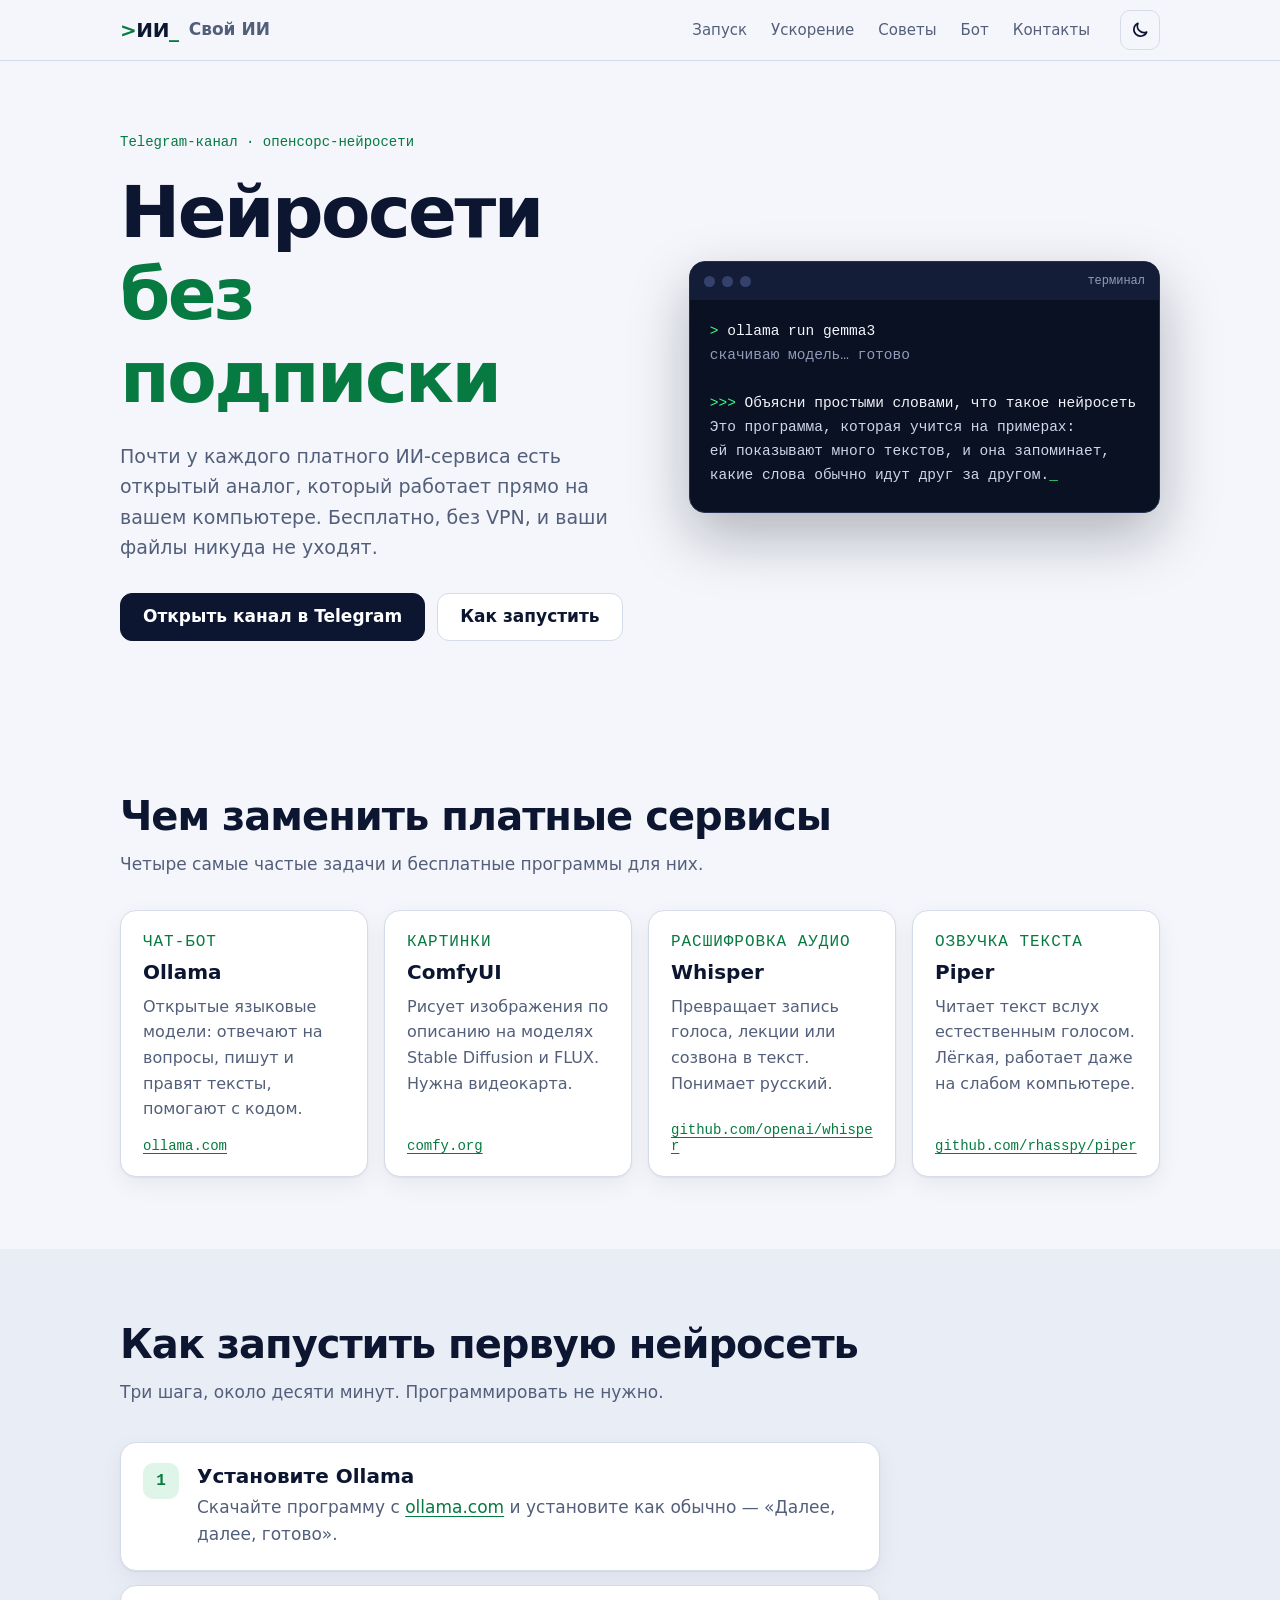
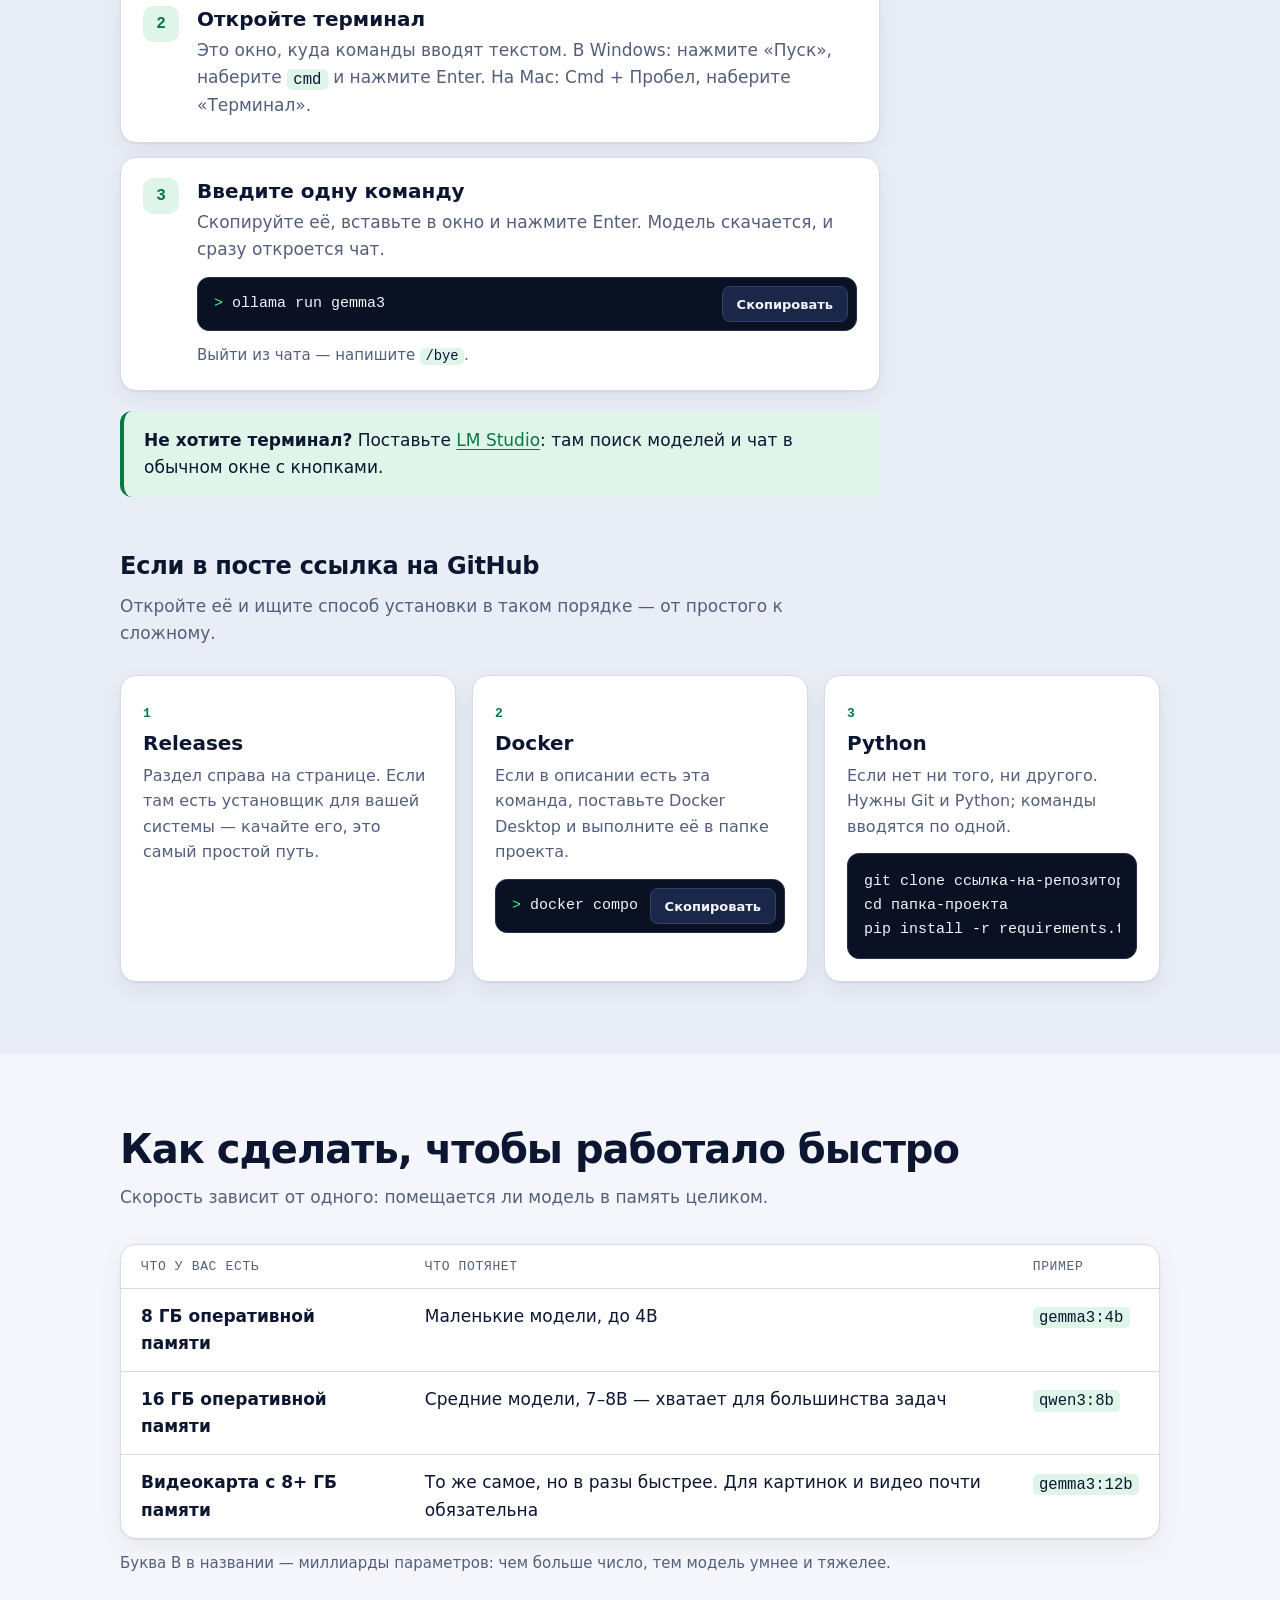
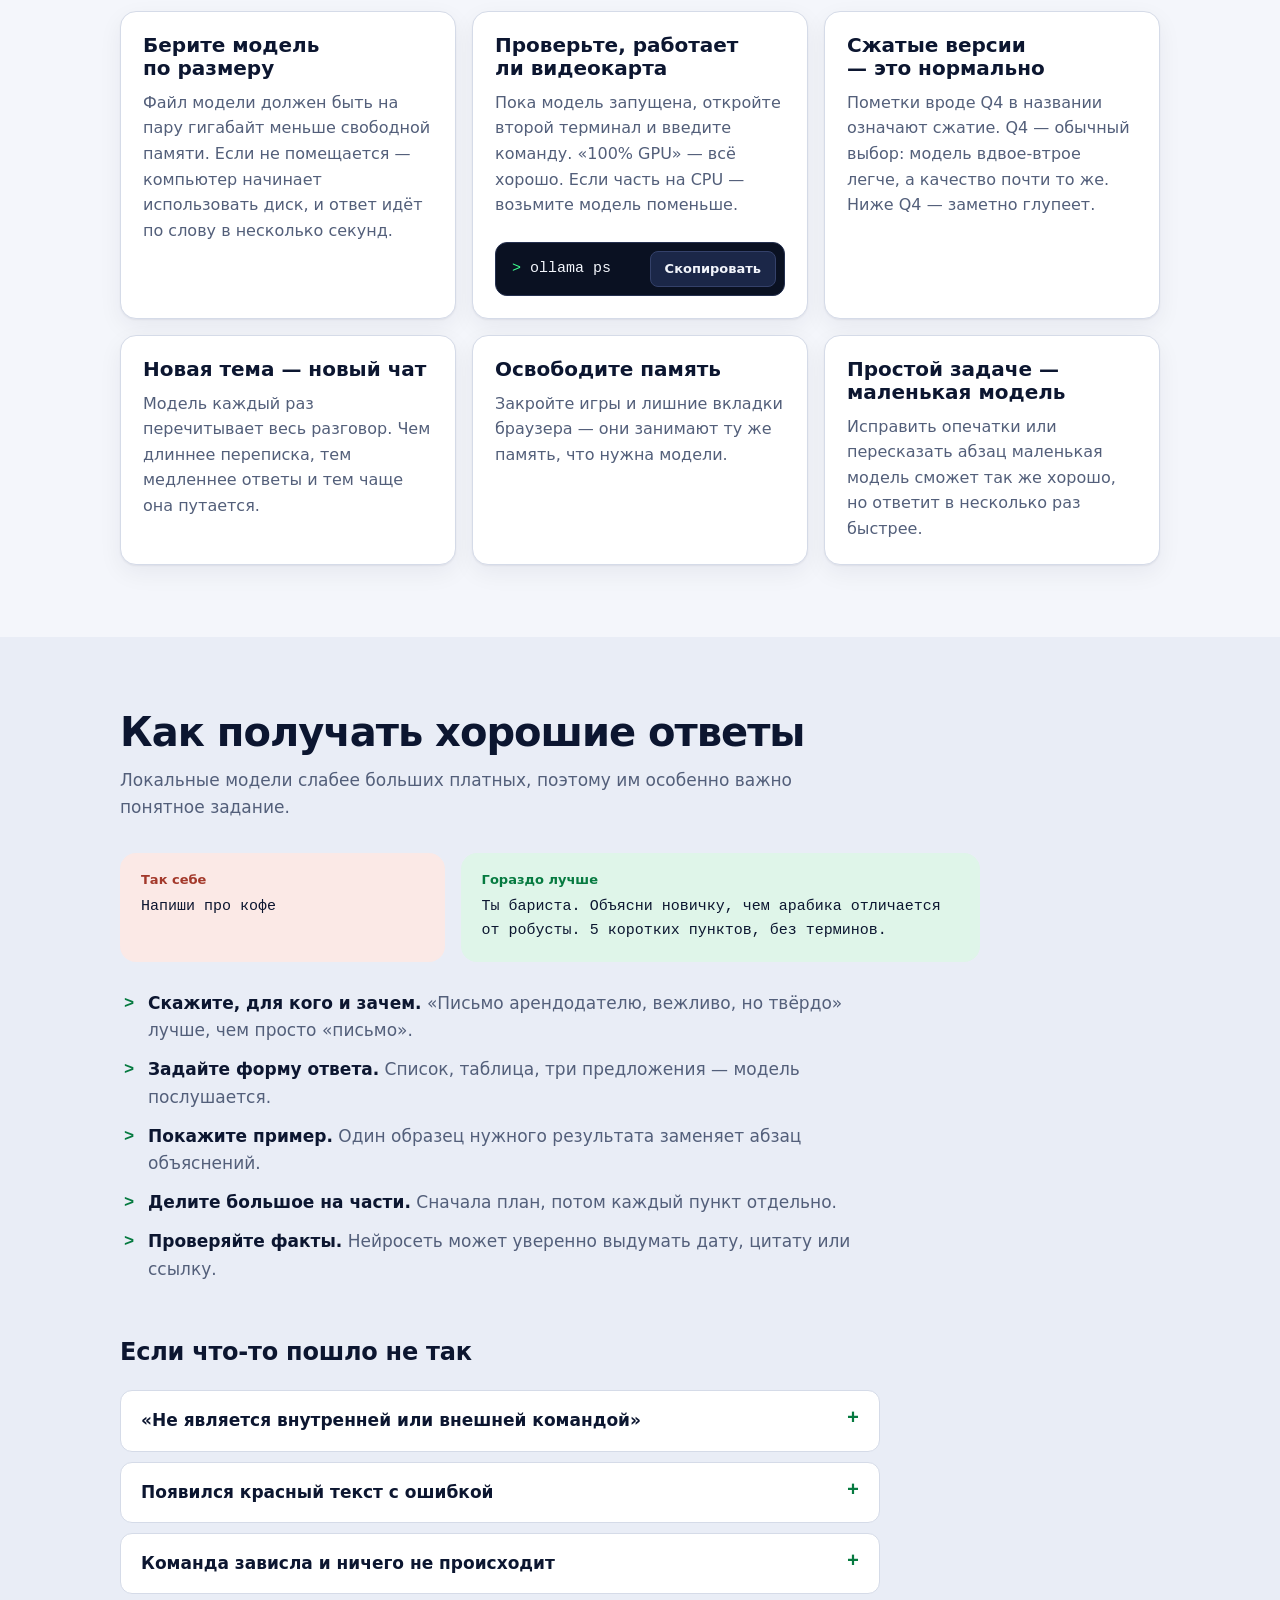
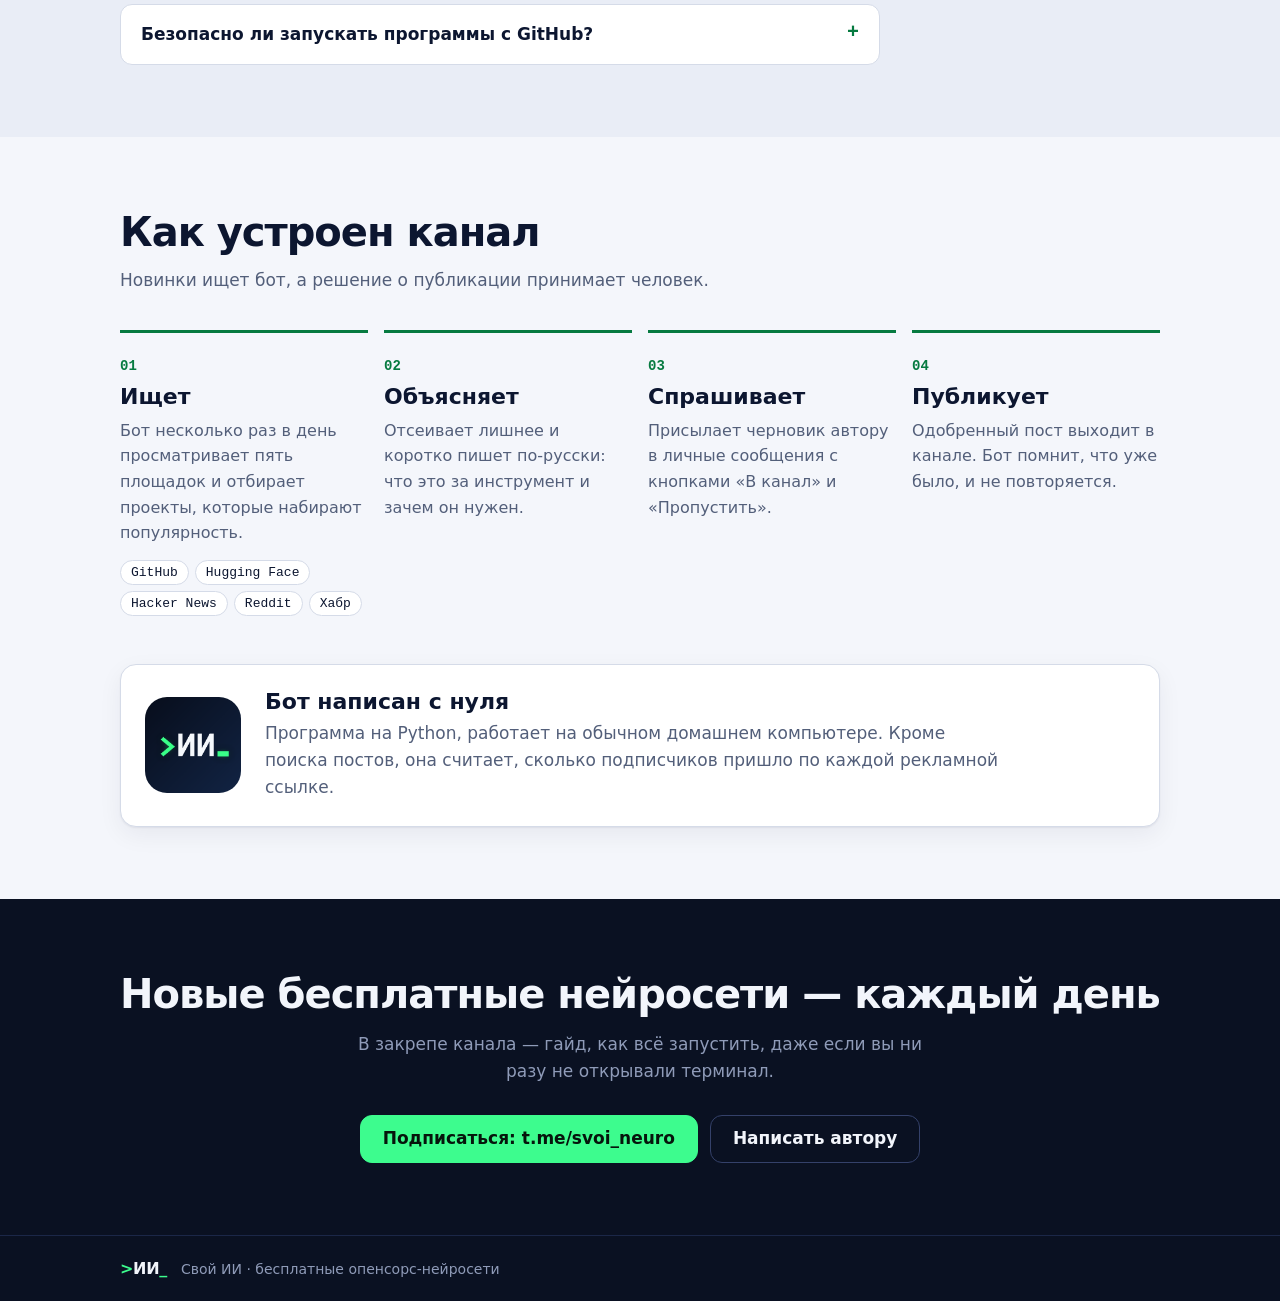
==== index.html @ 2ac341f7 "Сайт канала «Свой ИИ» Co-Authored-By: Claude Fable 5.2 <noreply@anthropic.com>" ====
<!DOCTYPE html>
<html lang="ru">
<head>
<meta charset="utf-8">
<meta name="viewport" content="width=device-width, initial-scale=1">
<title>Свой ИИ — нейросети без подписки</title>
<meta name="description" content="Канал «Свой ИИ»: бесплатные опенсорс-нейросети, которые работают на вашем компьютере. Как запустить, как ускорить и как ими пользоваться.">
<meta property="og:title" content="Свой ИИ — нейросети без подписки">
<meta property="og:description" content="Бесплатно · на вашем компьютере · без VPN">
<meta property="og:image" content="img/banner.png">
<link rel="icon" href="img/avatar.png">
<script>
  // Тема ставится до отрисовки страницы, чтобы не мигало
  try {
    var t = localStorage.getItem('theme');
    if (t === 'light' || t === 'dark') document.documentElement.setAttribute('data-theme', t);
  } catch (e) {}
</script>
<link rel="stylesheet" href="style.css">
</head>
<body>

<header class="top">
  <div class="wrap top-in">
    <a class="logo" href="#top" aria-label="Свой ИИ — в начало">
      <span class="logo-mark"><b>&gt;</b>ИИ<i>_</i></span>
      <span class="logo-name">Свой ИИ</span>
    </a>
    <nav class="nav" aria-label="Разделы">
      <a href="#start">Запуск</a>
      <a href="#speed">Ускорение</a>
      <a href="#use">Советы</a>
      <a href="#bot">Бот</a>
      <a href="#contact">Контакты</a>
    </nav>
    <button class="theme" id="theme" type="button" aria-label="Переключить светлую и тёмную тему" title="Светлая / тёмная тема">
      <svg class="i-moon" viewBox="0 0 24 24" width="20" height="20" aria-hidden="true"><path d="M20 14.5A8 8 0 0 1 9.5 4a8 8 0 1 0 10.5 10.5z" fill="none" stroke="currentColor" stroke-width="2" stroke-linejoin="round"/></svg>
      <svg class="i-sun" viewBox="0 0 24 24" width="20" height="20" aria-hidden="true"><circle cx="12" cy="12" r="4" fill="none" stroke="currentColor" stroke-width="2"/><path d="M12 2v3M12 19v3M2 12h3M19 12h3M4.9 4.9l2.1 2.1M17 17l2.1 2.1M4.9 19.1 7 17M17 7l2.1-2.1" stroke="currentColor" stroke-width="2" stroke-linecap="round"/></svg>
    </button>
  </div>
</header>

<main id="top">

  <!-- ===== Первый экран ===== -->
  <section class="hero">
    <div class="wrap hero-in">
      <div class="hero-text">
        <p class="kicker">Telegram-канал · опенсорс-нейросети</p>
        <h1>Нейросети <span class="accent">без подписки</span></h1>
        <p class="lead">Почти у каждого платного ИИ-сервиса есть открытый аналог, который работает прямо на вашем компьютере. Бесплатно, без VPN, и ваши файлы никуда не уходят.</p>
        <div class="actions">
          <a class="btn btn-main" href="https://t.me/svoi_neuro" target="_blank" rel="noopener">Открыть канал в Telegram</a>
          <a class="btn" href="#start">Как запустить</a>
        </div>
      </div>

      <div class="term" aria-label="Пример: запуск нейросети одной командой">
        <div class="term-bar"><span></span><span></span><span></span><em>терминал</em></div>
        <pre class="term-body"><span class="p">&gt;</span> ollama run gemma3
<span class="dim">скачиваю модель… готово</span>

<span class="p">&gt;&gt;&gt;</span> Объясни простыми словами, что такое нейросеть
<span class="out">Это программа, которая учится на примерах:
ей показывают много текстов, и она запоминает,
какие слова обычно идут друг за другом.</span><span class="cur">_</span></pre>
      </div>
    </div>
  </section>

  <!-- ===== Чем заменить платное ===== -->
  <section class="sec">
    <div class="wrap">
      <h2>Чем заменить платные сервисы</h2>
      <p class="sub">Четыре самые частые задачи и бесплатные программы для них.</p>
      <div class="swap">
        <article class="card">
          <p class="card-from">Чат-бот</p>
          <h3>Ollama</h3>
          <p>Открытые языковые модели: отвечают на вопросы, пишут и правят тексты, помогают с кодом.</p>
          <a href="https://ollama.com" target="_blank" rel="noopener">ollama.com</a>
        </article>
        <article class="card">
          <p class="card-from">Картинки</p>
          <h3>ComfyUI</h3>
          <p>Рисует изображения по описанию на моделях Stable Diffusion и FLUX. Нужна видеокарта.</p>
          <a href="https://www.comfy.org" target="_blank" rel="noopener">comfy.org</a>
        </article>
        <article class="card">
          <p class="card-from">Расшифровка аудио</p>
          <h3>Whisper</h3>
          <p>Превращает запись голоса, лекции или созвона в текст. Понимает русский.</p>
          <a href="https://github.com/openai/whisper" target="_blank" rel="noopener">github.com/openai/whisper</a>
        </article>
        <article class="card">
          <p class="card-from">Озвучка текста</p>
          <h3>Piper</h3>
          <p>Читает текст вслух естественным голосом. Лёгкая, работает даже на слабом компьютере.</p>
          <a href="https://github.com/rhasspy/piper" target="_blank" rel="noopener">github.com/rhasspy/piper</a>
        </article>
      </div>
    </div>
  </section>

  <!-- ===== Запуск ===== -->
  <section class="sec alt" id="start">
    <div class="wrap">
      <h2>Как запустить первую нейросеть</h2>
      <p class="sub">Три шага, около десяти минут. Программировать не нужно.</p>

      <ol class="steps">
        <li>
          <h3>Установите Ollama</h3>
          <p>Скачайте программу с <a href="https://ollama.com" target="_blank" rel="noopener">ollama.com</a> и установите как обычно — «Далее, далее, готово».</p>
        </li>
        <li>
          <h3>Откройте терминал</h3>
          <p>Это окно, куда команды вводят текстом. В Windows: нажмите «Пуск», наберите <code>cmd</code> и нажмите Enter. На Mac: Cmd + Пробел, наберите «Терминал».</p>
        </li>
        <li>
          <h3>Введите одну команду</h3>
          <p>Скопируйте её, вставьте в окно и нажмите Enter. Модель скачается, и сразу откроется чат.</p>
          <div class="cmd"><code>ollama run gemma3</code><button type="button" class="copy" data-copy="ollama run gemma3">Скопировать</button></div>
          <p class="note">Выйти из чата — напишите <code>/bye</code>.</p>
        </li>
      </ol>

      <div class="tip">
        <strong>Не хотите терминал?</strong> Поставьте <a href="https://lmstudio.ai" target="_blank" rel="noopener">LM Studio</a>: там поиск моделей и чат в обычном окне с кнопками.
      </div>

      <h3 class="h3-gap">Если в посте ссылка на GitHub</h3>
      <p class="sub">Откройте её и ищите способ установки в таком порядке — от простого к сложному.</p>
      <div class="ways">
        <div class="way">
          <span class="way-n">1</span>
          <h4>Releases</h4>
          <p>Раздел справа на странице. Если там есть установщик для вашей системы — качайте его, это самый простой путь.</p>
        </div>
        <div class="way">
          <span class="way-n">2</span>
          <h4>Docker</h4>
          <p>Если в описании есть эта команда, поставьте Docker Desktop и выполните её в папке проекта.</p>
          <div class="cmd"><code>docker compose up</code><button type="button" class="copy" data-copy="docker compose up">Скопировать</button></div>
        </div>
        <div class="way">
          <span class="way-n">3</span>
          <h4>Python</h4>
          <p>Если нет ни того, ни другого. Нужны Git и Python; команды вводятся по одной.</p>
          <div class="cmd cmd-multi"><code>git clone ссылка-на-репозиторий
cd папка-проекта
pip install -r requirements.txt</code></div>
        </div>
      </div>
    </div>
  </section>

  <!-- ===== Ускорение ===== -->
  <section class="sec" id="speed">
    <div class="wrap">
      <h2>Как сделать, чтобы работало быстро</h2>
      <p class="sub">Скорость зависит от одного: помещается ли модель в память целиком.</p>

      <div class="table-box">
        <table>
          <thead>
            <tr><th>Что у вас есть</th><th>Что потянет</th><th>Пример</th></tr>
          </thead>
          <tbody>
            <tr><td>8 ГБ оперативной памяти</td><td>Маленькие модели, до 4B</td><td><code>gemma3:4b</code></td></tr>
            <tr><td>16 ГБ оперативной памяти</td><td>Средние модели, 7–8B — хватает для большинства задач</td><td><code>qwen3:8b</code></td></tr>
            <tr><td>Видеокарта с 8+ ГБ памяти</td><td>То же самое, но в разы быстрее. Для картинок и видео почти обязательна</td><td><code>gemma3:12b</code></td></tr>
          </tbody>
        </table>
      </div>
      <p class="note">Буква B в названии — миллиарды параметров: чем больше число, тем модель умнее и тяжелее.</p>

      <div class="tips">
        <article class="card">
          <h3>Берите модель по размеру</h3>
          <p>Файл модели должен быть на пару гигабайт меньше свободной памяти. Если не помещается — компьютер начинает использовать диск, и ответ идёт по слову в несколько секунд.</p>
        </article>
        <article class="card">
          <h3>Проверьте, работает ли видеокарта</h3>
          <p>Пока модель запущена, откройте второй терминал и введите команду. «100% GPU» — всё хорошо. Если часть на CPU — возьмите модель поменьше.</p>
          <div class="cmd"><code>ollama ps</code><button type="button" class="copy" data-copy="ollama ps">Скопировать</button></div>
        </article>
        <article class="card">
          <h3>Сжатые версии — это нормально</h3>
          <p>Пометки вроде Q4 в названии означают сжатие. Q4 — обычный выбор: модель вдвое-втрое легче, а качество почти то же. Ниже Q4 — заметно глупеет.</p>
        </article>
        <article class="card">
          <h3>Новая тема — новый чат</h3>
          <p>Модель каждый раз перечитывает весь разговор. Чем длиннее переписка, тем медленнее ответы и тем чаще она путается.</p>
        </article>
        <article class="card">
          <h3>Освободите память</h3>
          <p>Закройте игры и лишние вкладки браузера — они занимают ту же память, что нужна модели.</p>
        </article>
        <article class="card">
          <h3>Простой задаче — маленькая модель</h3>
          <p>Исправить опечатки или пересказать абзац маленькая модель сможет так же хорошо, но ответит в несколько раз быстрее.</p>
        </article>
      </div>
    </div>
  </section>

  <!-- ===== Как пользоваться ===== -->
  <section class="sec alt" id="use">
    <div class="wrap">
      <h2>Как получать хорошие ответы</h2>
      <p class="sub">Локальные модели слабее больших платных, поэтому им особенно важно понятное задание.</p>

      <div class="compare">
        <div class="bubble bad">
          <p class="bubble-tag">Так себе</p>
          <p>Напиши про кофе</p>
        </div>
        <div class="bubble good">
          <p class="bubble-tag">Гораздо лучше</p>
          <p>Ты бариста. Объясни новичку, чем арабика отличается от робусты. 5 коротких пунктов, без терминов.</p>
        </div>
      </div>

      <ul class="rules">
        <li><strong>Скажите, для кого и зачем.</strong> «Письмо арендодателю, вежливо, но твёрдо» лучше, чем просто «письмо».</li>
        <li><strong>Задайте форму ответа.</strong> Список, таблица, три предложения — модель послушается.</li>
        <li><strong>Покажите пример.</strong> Один образец нужного результата заменяет абзац объяснений.</li>
        <li><strong>Делите большое на части.</strong> Сначала план, потом каждый пункт отдельно.</li>
        <li><strong>Проверяйте факты.</strong> Нейросеть может уверенно выдумать дату, цитату или ссылку.</li>
      </ul>

      <h3 class="h3-gap">Если что-то пошло не так</h3>
      <div class="faq">
        <details>
          <summary>«Не является внутренней или внешней командой»</summary>
          <p>Программа не установлена, или терминал был открыт до её установки. Закройте окно терминала и откройте заново.</p>
        </details>
        <details>
          <summary>Появился красный текст с ошибкой</summary>
          <p>Скопируйте его целиком и вставьте в поиск или в любую нейросеть — почти всегда решение находится за минуту.</p>
        </details>
        <details>
          <summary>Команда зависла и ничего не происходит</summary>
          <p>Нажмите Ctrl + C — это останавливает текущую команду. Если шла загрузка модели, просто подождите: файлы весят несколько гигабайт.</p>
        </details>
        <details>
          <summary>Безопасно ли запускать программы с GitHub?</summary>
          <p>Посмотрите на число звёзд, дату последнего обновления и раздел Issues. Не запускайте установщики из репозиториев, которым несколько дней и у которых нет исходного кода.</p>
        </details>
      </div>
    </div>
  </section>

  <!-- ===== Канал и бот ===== -->
  <section class="sec" id="bot">
    <div class="wrap">
      <h2>Как устроен канал</h2>
      <p class="sub">Новинки ищет бот, а решение о публикации принимает человек.</p>

      <div class="flow">
        <div class="flow-step">
          <span class="flow-n">01</span>
          <h3>Ищет</h3>
          <p>Бот несколько раз в день просматривает пять площадок и отбирает проекты, которые набирают популярность.</p>
          <ul class="tags">
            <li>GitHub</li><li>Hugging Face</li><li>Hacker News</li><li>Reddit</li><li>Хабр</li>
          </ul>
        </div>
        <div class="flow-step">
          <span class="flow-n">02</span>
          <h3>Объясняет</h3>
          <p>Отсеивает лишнее и коротко пишет по-русски: что это за инструмент и зачем он нужен.</p>
        </div>
        <div class="flow-step">
          <span class="flow-n">03</span>
          <h3>Спрашивает</h3>
          <p>Присылает черновик автору в личные сообщения с кнопками «В канал» и «Пропустить».</p>
        </div>
        <div class="flow-step">
          <span class="flow-n">04</span>
          <h3>Публикует</h3>
          <p>Одобренный пост выходит в канале. Бот помнит, что уже было, и не повторяется.</p>
        </div>
      </div>

      <div class="about">
        <img src="img/avatar.png" alt="Логотип канала «Свой ИИ»" width="96" height="96">
        <div>
          <h3>Бот написан с нуля</h3>
          <p>Программа на Python, работает на обычном домашнем компьютере. Кроме поиска постов, она считает, сколько подписчиков пришло по каждой рекламной ссылке.</p>
        </div>
      </div>
    </div>
  </section>

  <!-- ===== Контакты ===== -->
  <section class="sec cta" id="contact">
    <div class="wrap cta-in">
      <h2>Новые бесплатные нейросети — каждый день</h2>
      <p>В закрепе канала — гайд, как всё запустить, даже если вы ни разу не открывали терминал.</p>
      <div class="actions">
        <a class="btn btn-main" href="https://t.me/svoi_neuro" target="_blank" rel="noopener">Подписаться: t.me/svoi_neuro</a>
        <a class="btn" id="write" href="#" target="_blank" rel="noopener" hidden>Написать автору</a>
      </div>
    </div>
  </section>

</main>

<footer class="foot">
  <div class="wrap foot-in">
    <span class="logo-mark"><b>&gt;</b>ИИ<i>_</i></span>
    <span>Свой ИИ · бесплатные опенсорс-нейросети</span>
  </div>
</footer>

<script src="script.js"></script>
</body>
</html>
---- style.css ----
/* ===== Цвета: светлая тема по умолчанию ===== */
:root {
  --bg: #f4f6fb;
  --bg-alt: #e9edf6;
  --surface: #ffffff;
  --line: #d5dbe8;
  --text: #0c1630;
  --muted: #535f7a;
  --accent: #067a40;
  --accent-soft: #dff5e9;
  --btn-bg: #0c1630;
  --btn-text: #ffffff;
  --bad: #a3392b;
  --bad-soft: #fbe9e6;
  --shadow: 0 1px 2px rgba(12, 22, 48, .06), 0 8px 24px rgba(12, 22, 48, .06);

  /* терминал всегда тёмный — это фирменный стиль канала */
  --term-bg: #0a1122;
  --term-bar: #131d38;
  --term-text: #f2f5fb;
  --term-dim: #8f9bb8;
  --green: #3dfc8e;

  --sans: "Segoe UI", system-ui, -apple-system, Roboto, "Helvetica Neue", Arial, sans-serif;
  --mono: "Cascadia Mono", "Cascadia Code", Consolas, "SF Mono", Menlo, "Roboto Mono", monospace;
  color-scheme: light;
}

/* ===== Тёмная тема: по настройке системы… ===== */
@media (prefers-color-scheme: dark) {
  :root:not([data-theme="light"]) {
    --bg: #0a1122;
    --bg-alt: #0e1730;
    --surface: #131d38;
    --line: #25304f;
    --text: #f2f5fb;
    --muted: #9ba7c2;
    --accent: #3dfc8e;
    --accent-soft: #10321f;
    --btn-bg: #3dfc8e;
    --btn-text: #06150c;
    --bad: #ff9c8c;
    --bad-soft: #3a1a17;
    --shadow: none;
    --term-bg: #060b18;
    color-scheme: dark;
  }
}
/* …или по кнопке на сайте */
:root[data-theme="dark"] {
  --bg: #0a1122;
  --bg-alt: #0e1730;
  --surface: #131d38;
  --line: #25304f;
  --text: #f2f5fb;
  --muted: #9ba7c2;
  --accent: #3dfc8e;
  --accent-soft: #10321f;
  --btn-bg: #3dfc8e;
  --btn-text: #06150c;
  --bad: #ff9c8c;
  --bad-soft: #3a1a17;
  --shadow: none;
  --term-bg: #060b18;
  color-scheme: dark;
}

/* ===== Основа ===== */
* { box-sizing: border-box; }
html { scroll-behavior: smooth; scroll-padding-top: 76px; -webkit-text-size-adjust: 100%; }
body {
  margin: 0;
  background: var(--bg);
  color: var(--text);
  font: 17px/1.6 var(--sans);
}
img { max-width: 100%; display: block; }
a { color: var(--accent); text-underline-offset: 3px; }
h1, h2, h3, h4, p { margin: 0; }
h1, h2, h3, h4 { line-height: 1.15; text-wrap: balance; }
code { font-family: var(--mono); font-size: .92em; }
p code, td code, li code {
  background: var(--accent-soft);
  color: var(--text);
  padding: .1em .4em;
  border-radius: 5px;
  white-space: nowrap;
}
:focus-visible { outline: 3px solid var(--accent); outline-offset: 3px; border-radius: 6px; }

.wrap { width: 100%; max-width: 1080px; margin: 0 auto; padding: 0 20px; }

/* ===== Шапка ===== */
.top {
  position: sticky; top: 0; z-index: 10;
  background: color-mix(in srgb, var(--bg) 88%, transparent);
  backdrop-filter: blur(10px);
  -webkit-backdrop-filter: blur(10px);
  border-bottom: 1px solid var(--line);
}
.top-in { display: flex; align-items: center; gap: 20px; min-height: 60px; }
.logo { display: flex; align-items: center; gap: 10px; text-decoration: none; color: var(--text); flex: none; }
.logo-mark { font: 800 20px/1 var(--sans); letter-spacing: -.02em; white-space: nowrap; }
.logo-mark b, .logo-mark i { color: var(--accent); font-style: normal; }
.logo-name { font-weight: 600; color: var(--muted); }
.nav { display: flex; gap: 4px; margin-left: auto; overflow-x: auto; scrollbar-width: none; }
.nav::-webkit-scrollbar { display: none; }
.nav a {
  color: var(--muted); text-decoration: none; font-size: 15px;
  padding: 8px 10px; border-radius: 8px; white-space: nowrap;
}
.nav a:hover { color: var(--text); background: var(--bg-alt); }
.theme {
  flex: none; width: 40px; height: 40px; display: grid; place-items: center;
  background: transparent; color: var(--text);
  border: 1px solid var(--line); border-radius: 10px; cursor: pointer;
}
.theme:hover { background: var(--bg-alt); }
.theme .i-sun { display: none; }
@media (prefers-color-scheme: dark) {
  :root:not([data-theme="light"]) .theme .i-sun { display: block; }
  :root:not([data-theme="light"]) .theme .i-moon { display: none; }
}
:root[data-theme="dark"] .theme .i-sun { display: block; }
:root[data-theme="dark"] .theme .i-moon { display: none; }

/* ===== Первый экран ===== */
.hero { padding: 72px 0 80px; }
.hero-in { display: grid; grid-template-columns: 1.05fr .95fr; gap: 48px; align-items: center; }
.kicker { font: 500 14px/1.4 var(--mono); color: var(--accent); margin-bottom: 18px; }
h1 { font-size: clamp(40px, 6.4vw, 72px); font-weight: 800; letter-spacing: -.035em; }
.accent { color: var(--accent); }
.lead { margin-top: 22px; font-size: 19px; color: var(--muted); max-width: 34em; }
.actions { display: flex; flex-wrap: wrap; gap: 12px; margin-top: 30px; }
.btn {
  display: inline-flex; align-items: center; justify-content: center;
  min-height: 48px; padding: 0 22px;
  border: 1px solid var(--line); border-radius: 12px;
  background: var(--surface); color: var(--text);
  font-weight: 600; text-decoration: none;
  transition: transform .15s ease, border-color .15s ease;
}
.btn:hover { border-color: var(--text); transform: translateY(-1px); }
.btn-main { background: var(--btn-bg); color: var(--btn-text); border-color: var(--btn-bg); }
.btn-main:hover { border-color: var(--btn-bg); }
.btn[hidden] { display: none; }

.term {
  background: var(--term-bg); color: var(--term-text);
  border-radius: 16px; overflow: hidden;
  border: 1px solid #25304f;
  box-shadow: 0 24px 60px rgba(6, 11, 24, .28);
  min-width: 0;
}
.term-bar { display: flex; align-items: center; gap: 7px; padding: 12px 14px; background: var(--term-bar); }
.term-bar span { width: 11px; height: 11px; border-radius: 50%; background: #34416a; }
.term-bar em { margin-left: auto; font: normal 12px var(--mono); color: var(--term-dim); }
.term-body {
  margin: 0; padding: 20px 20px 24px;
  font: 14.5px/1.65 var(--mono);
  white-space: pre-wrap; overflow-wrap: anywhere;
}
.term-body .p, .term-body .cur { color: var(--green); }
.term-body .dim { color: var(--term-dim); }
.term-body .out { color: #cdd6ea; }
.cur { animation: blink 1.1s steps(1) infinite; font-weight: 700; }
@keyframes blink { 50% { opacity: 0; } }

/* ===== Разделы ===== */
.sec { padding: 72px 0; }
.sec.alt { background: var(--bg-alt); }
h2 { font-size: clamp(28px, 4vw, 40px); font-weight: 800; letter-spacing: -.025em; }
.sub { margin-top: 12px; color: var(--muted); max-width: 40em; }
.h3-gap { margin-top: 56px; font-size: 24px; letter-spacing: -.01em; }
.note { margin-top: 12px; font-size: 15px; color: var(--muted); }

.card {
  background: var(--surface); border: 1px solid var(--line);
  border-radius: 16px; padding: 22px; box-shadow: var(--shadow);
  display: flex; flex-direction: column; gap: 10px; min-width: 0;
}
.card h3 { font-size: 20px; }
.card p { color: var(--muted); font-size: 16px; }
.card a { font: 14px var(--mono); margin-top: auto; padding-top: 6px; overflow-wrap: anywhere; }
.card-from { font: 500 13px var(--mono); color: var(--accent) !important; text-transform: uppercase; letter-spacing: .06em; }

.swap { display: grid; grid-template-columns: repeat(4, 1fr); gap: 16px; margin-top: 32px; }
.tips { display: grid; grid-template-columns: repeat(3, 1fr); gap: 16px; margin-top: 36px; }

/* шаги */
.steps { list-style: none; counter-reset: s; padding: 0; margin: 36px 0 0; display: grid; gap: 14px; max-width: 760px; }
.steps li {
  counter-increment: s; position: relative;
  background: var(--surface); border: 1px solid var(--line); border-radius: 16px;
  padding: 22px 22px 22px 76px; box-shadow: var(--shadow);
}
.steps li::before {
  content: counter(s);
  position: absolute; left: 22px; top: 20px;
  width: 36px; height: 36px; display: grid; place-items: center;
  border-radius: 10px; background: var(--accent-soft); color: var(--accent);
  font: 700 16px var(--mono);
}
.steps h3 { font-size: 20px; margin-bottom: 6px; }
.steps p { color: var(--muted); }

/* команда с кнопкой */
.cmd {
  display: flex; align-items: center; gap: 12px;
  margin-top: 14px; padding: 8px 8px 8px 16px;
  background: var(--term-bg); color: var(--term-text);
  border: 1px solid #25304f; border-radius: 12px;
}
.cmd code { flex: 1; min-width: 0; overflow-x: auto; white-space: pre; font-size: 15px; padding: 6px 0; background: transparent; color: inherit; border-radius: 0; }
.cmd code::before { content: "> "; color: var(--green); }
.cmd-multi code::before { content: none; }
.cmd-multi { padding: 10px 16px; }
.copy {
  flex: none; min-height: 36px; padding: 0 14px;
  background: #1b2748; color: var(--term-text);
  border: 1px solid #34416a; border-radius: 8px;
  font: 600 13px var(--sans); cursor: pointer;
}
.copy:hover { background: #25345e; }
.copy.done { background: var(--green); border-color: var(--green); color: #06150c; }

.tip {
  margin-top: 20px; max-width: 760px; padding: 16px 20px;
  background: var(--accent-soft); border-radius: 12px;
  border-left: 4px solid var(--accent);
}

.ways { display: grid; grid-template-columns: repeat(3, 1fr); gap: 16px; margin-top: 28px; }
.way { background: var(--surface); border: 1px solid var(--line); border-radius: 16px; padding: 22px; box-shadow: var(--shadow); min-width: 0; }
.way-n { font: 700 13px var(--mono); color: var(--accent); }
.way h4 { font-size: 20px; margin: 6px 0 8px; }
.way p { color: var(--muted); font-size: 16px; }

/* таблица */
.table-box { margin-top: 32px; overflow-x: auto; border: 1px solid var(--line); border-radius: 16px; background: var(--surface); box-shadow: var(--shadow); }
table { width: 100%; border-collapse: collapse; min-width: 560px; }
th, td { text-align: left; padding: 14px 20px; vertical-align: top; }
th { font: 500 13px var(--mono); color: var(--muted); text-transform: uppercase; letter-spacing: .05em; border-bottom: 1px solid var(--line); }
tbody tr + tr td { border-top: 1px solid var(--line); }
td:first-child { font-weight: 600; }

/* сравнение запросов */
.compare { display: grid; grid-template-columns: 1fr 1.6fr; gap: 16px; margin-top: 32px; max-width: 860px; }
.bubble { border-radius: 16px; padding: 18px 20px; border: 1px solid var(--line); background: var(--surface); font-family: var(--mono); font-size: 15px; }
.bubble-tag { font: 600 13px var(--sans); margin-bottom: 8px; }
.bad { background: var(--bad-soft); border-color: transparent; }
.bad .bubble-tag { color: var(--bad); }
.good { background: var(--accent-soft); border-color: transparent; }
.good .bubble-tag { color: var(--accent); }

.rules { list-style: none; padding: 0; margin: 28px 0 0; max-width: 760px; display: grid; gap: 12px; }
.rules li { padding-left: 28px; position: relative; color: var(--muted); }
.rules li::before { content: ">"; position: absolute; left: 4px; color: var(--accent); font: 700 17px/1.6 var(--mono); }
.rules strong { color: var(--text); }

/* вопросы */
.faq { margin-top: 24px; max-width: 760px; display: grid; gap: 10px; }
details { background: var(--surface); border: 1px solid var(--line); border-radius: 12px; }
summary { cursor: pointer; padding: 16px 20px; font-weight: 600; list-style: none; display: flex; justify-content: space-between; gap: 16px; }
summary::-webkit-details-marker { display: none; }
summary::after { content: "+"; color: var(--accent); font: 700 20px/1.2 var(--mono); flex: none; }
details[open] summary::after { content: "–"; }
details p { padding: 0 20px 18px; color: var(--muted); }

/* как работает бот */
.flow { display: grid; grid-template-columns: repeat(4, 1fr); gap: 16px; margin-top: 36px; }
.flow-step { border-top: 3px solid var(--accent); padding-top: 18px; min-width: 0; }
.flow-n { font: 700 14px var(--mono); color: var(--accent); }
.flow-step h3 { font-size: 22px; margin: 6px 0 8px; }
.flow-step p { color: var(--muted); font-size: 16px; }
.tags { list-style: none; padding: 0; margin: 14px 0 0; display: flex; flex-wrap: wrap; gap: 6px; }
.tags li { font: 13px var(--mono); padding: 4px 10px; border: 1px solid var(--line); border-radius: 999px; background: var(--surface); }

.about {
  display: flex; align-items: center; gap: 24px; margin-top: 48px; padding: 24px;
  background: var(--surface); border: 1px solid var(--line); border-radius: 16px; box-shadow: var(--shadow);
}
.about img { width: 96px; height: 96px; border-radius: 22px; flex: none; }
.about h3 { font-size: 22px; margin-bottom: 6px; }
.about p { color: var(--muted); max-width: 44em; }

/* призыв */
.cta { background: var(--term-bg); color: var(--term-text); text-align: center; }
.cta-in { display: flex; flex-direction: column; align-items: center; }
.cta p { margin-top: 14px; color: var(--term-dim); max-width: 34em; }
.cta .actions { justify-content: center; }
.cta .btn { background: transparent; color: var(--term-text); border-color: #34416a; }
.cta .btn:hover { border-color: var(--term-text); }
.cta .btn-main { background: var(--green); color: #06150c; border-color: var(--green); }

.foot { background: var(--term-bg); color: var(--term-dim); border-top: 1px solid #1b2748; font-size: 14px; }
.foot-in { display: flex; align-items: center; gap: 14px; padding-top: 22px; padding-bottom: 22px; flex-wrap: wrap; }
.foot .logo-mark { color: var(--term-text); font-size: 16px; }
.foot .logo-mark b, .foot .logo-mark i { color: var(--green); }

/* ===== Планшет и телефон ===== */
@media (max-width: 960px) {
  .hero-in { grid-template-columns: 1fr; gap: 36px; }
  .swap, .flow { grid-template-columns: repeat(2, 1fr); }
  .tips { grid-template-columns: repeat(2, 1fr); }
  .ways { grid-template-columns: 1fr; }
}
@media (max-width: 620px) {
  body { font-size: 16px; }
  .wrap { padding: 0 16px; }
  .top-in { flex-wrap: wrap; gap: 0 12px; padding-top: 8px; }
  .logo { margin-right: auto; }
  .nav { order: 3; width: 100%; margin: 4px -6px 6px; }
  .hero { padding: 40px 0 52px; }
  .lead { font-size: 17px; }
  .sec { padding: 52px 0; }
  .swap, .tips, .flow, .compare { grid-template-columns: 1fr; }
  .btn { width: 100%; }
  .steps li { padding: 66px 18px 20px; }
  .steps li::before { left: 18px; top: 18px; }
  .term-body { font-size: 13px; padding: 16px; }
  .about { flex-direction: column; align-items: flex-start; }
  /* таблица на телефоне превращается в карточки */
  table { min-width: 0; }
  thead { display: none; }
  tbody tr { display: block; padding: 16px 18px; }
  tbody tr + tr { border-top: 1px solid var(--line); }
  tbody tr + tr td { border-top: 0; }
  td { display: block; padding: 0; }
  td + td { margin-top: 6px; color: var(--muted); }
  .nav a { padding: 8px 7px; font-size: 14px; }
  .cmd-multi code { white-space: pre-wrap; overflow-wrap: anywhere; font-size: 14px; }
  html { scroll-padding-top: 110px; }
}

@media (prefers-reduced-motion: reduce) {
  html { scroll-behavior: auto; }
  .cur { animation: none; }
  .btn { transition: none; }
}
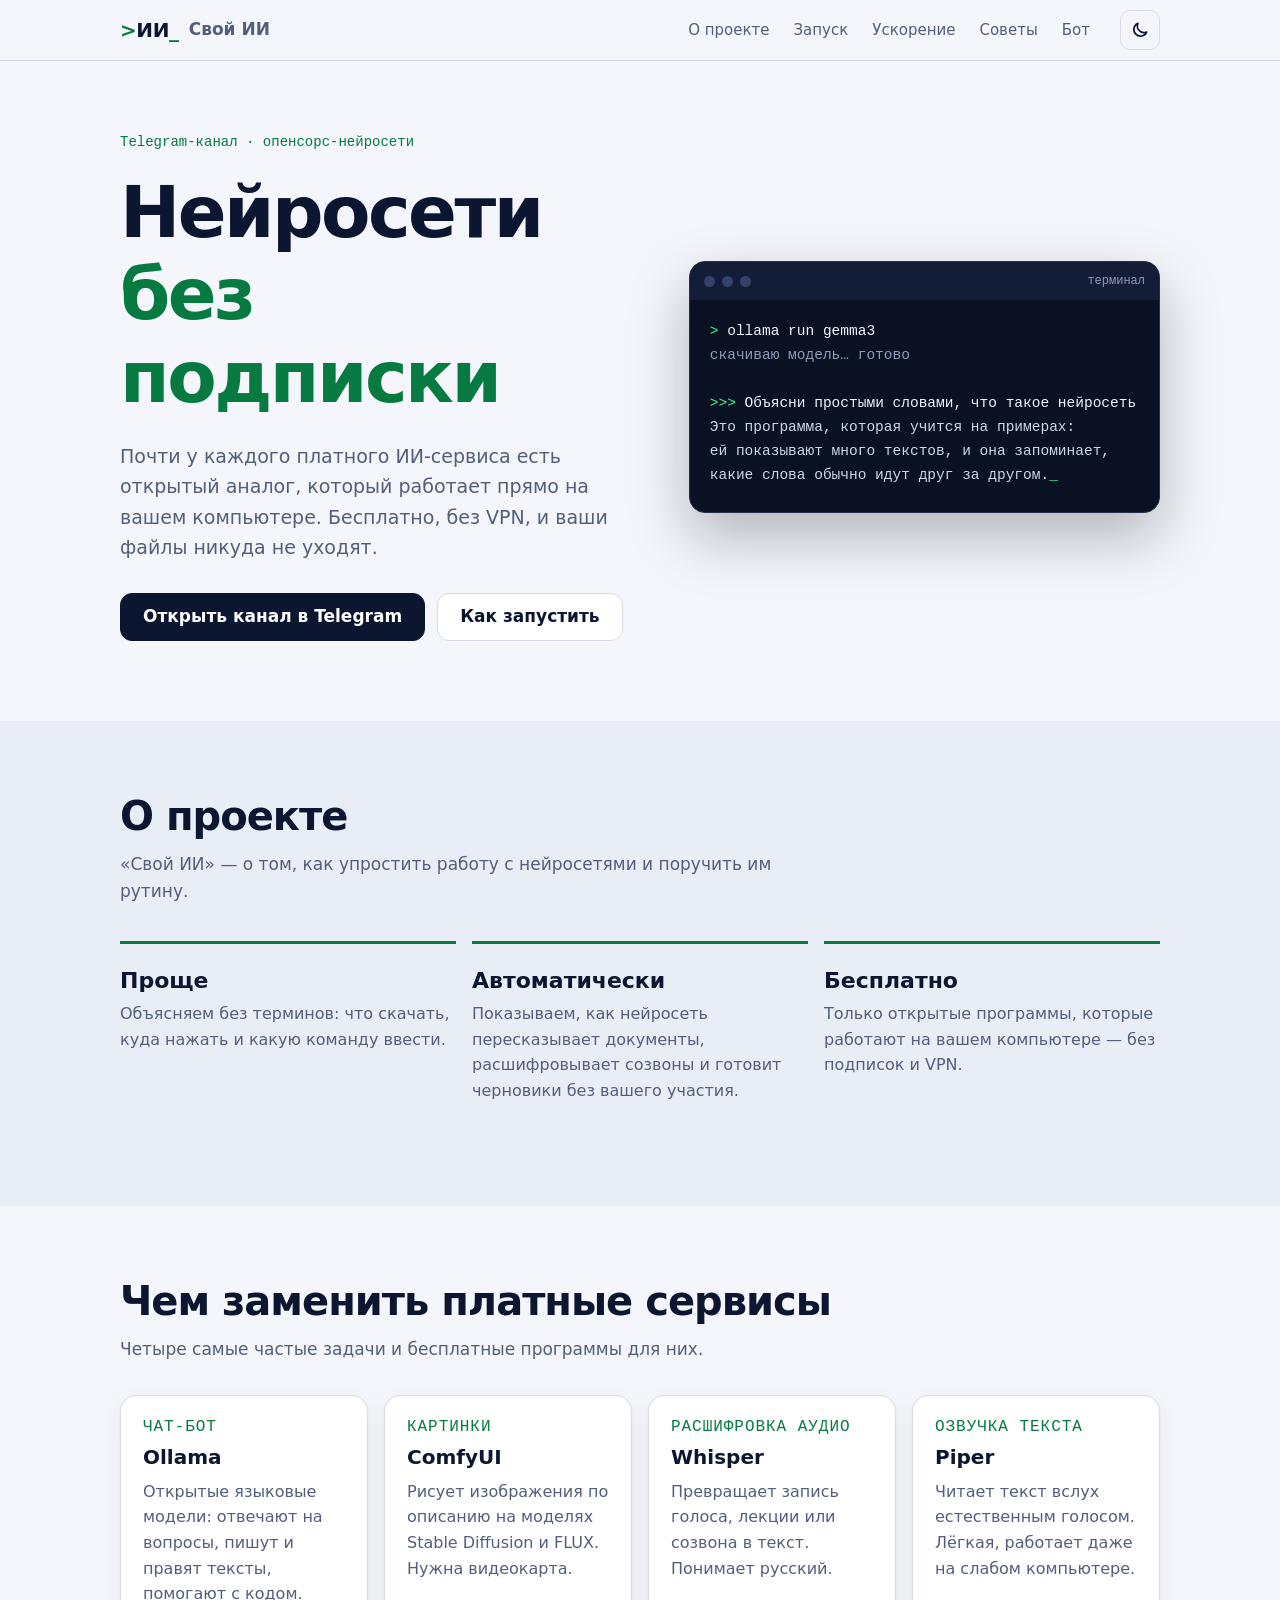
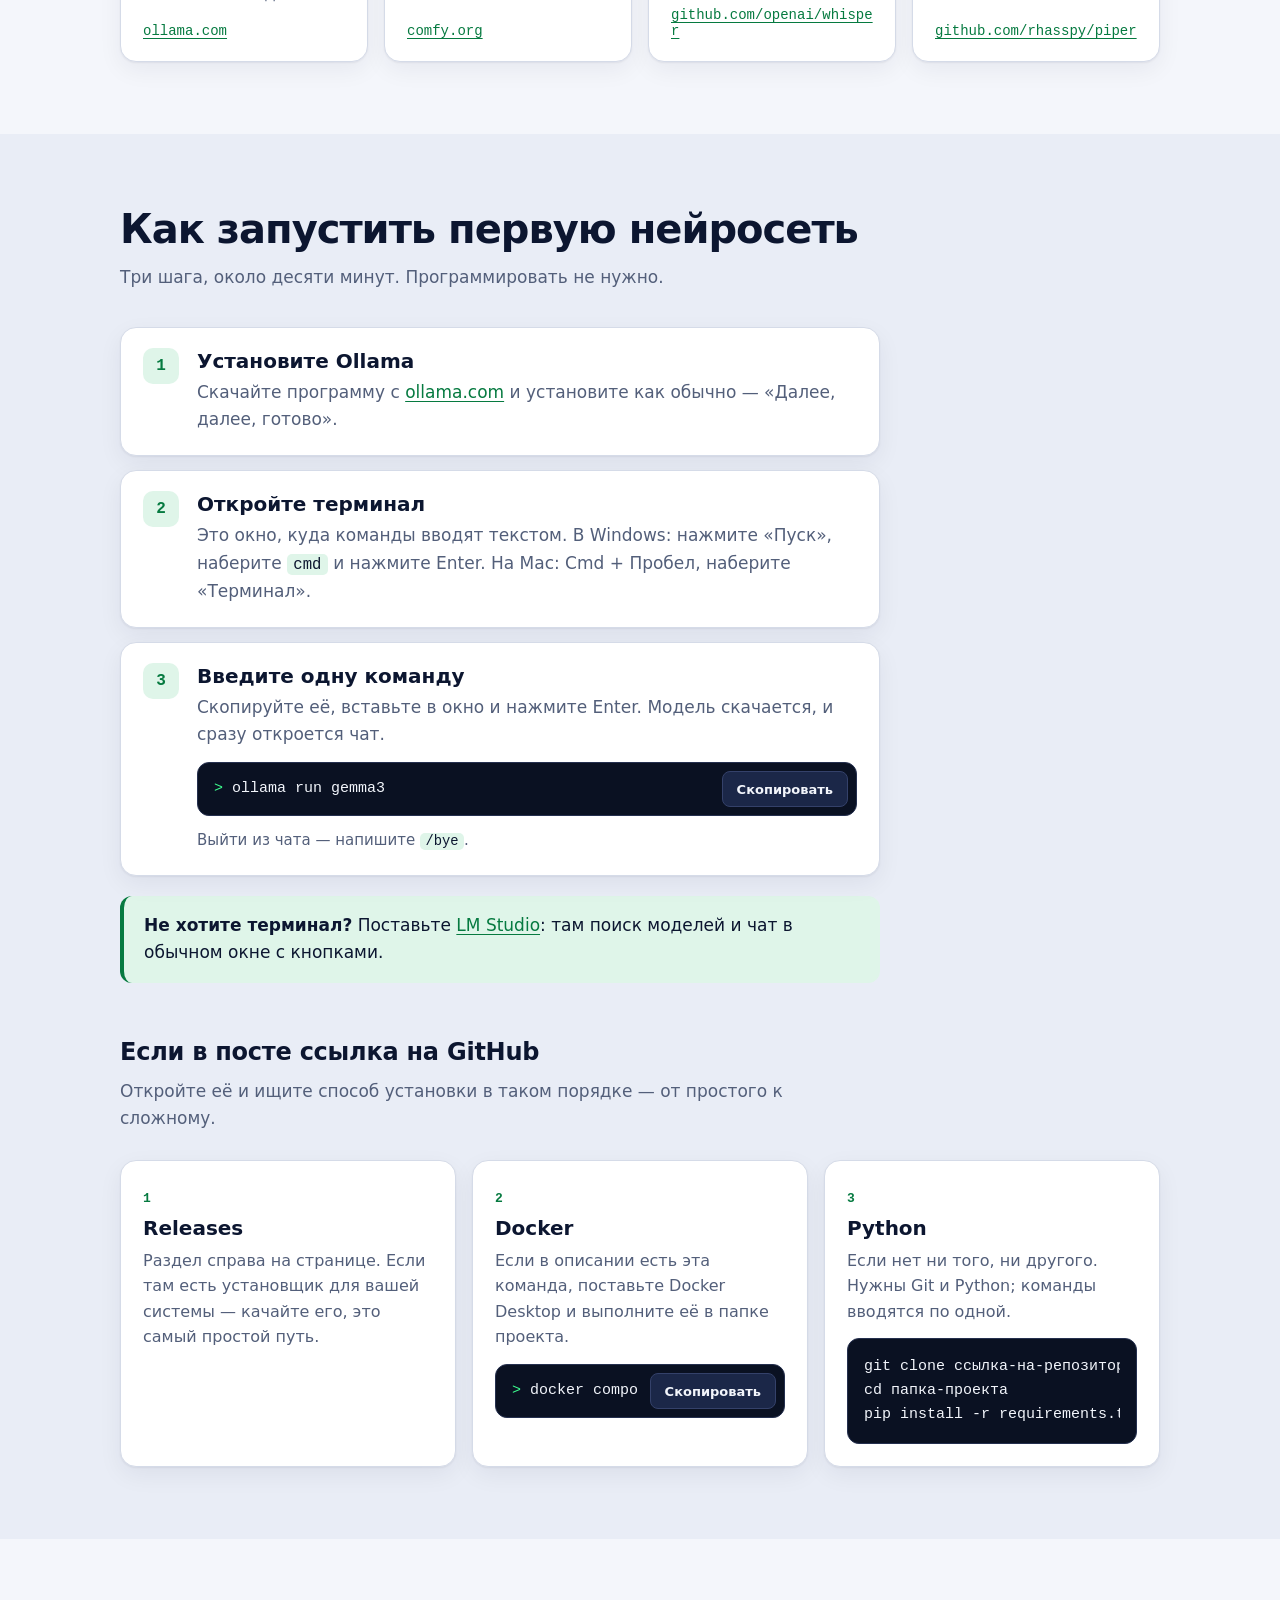
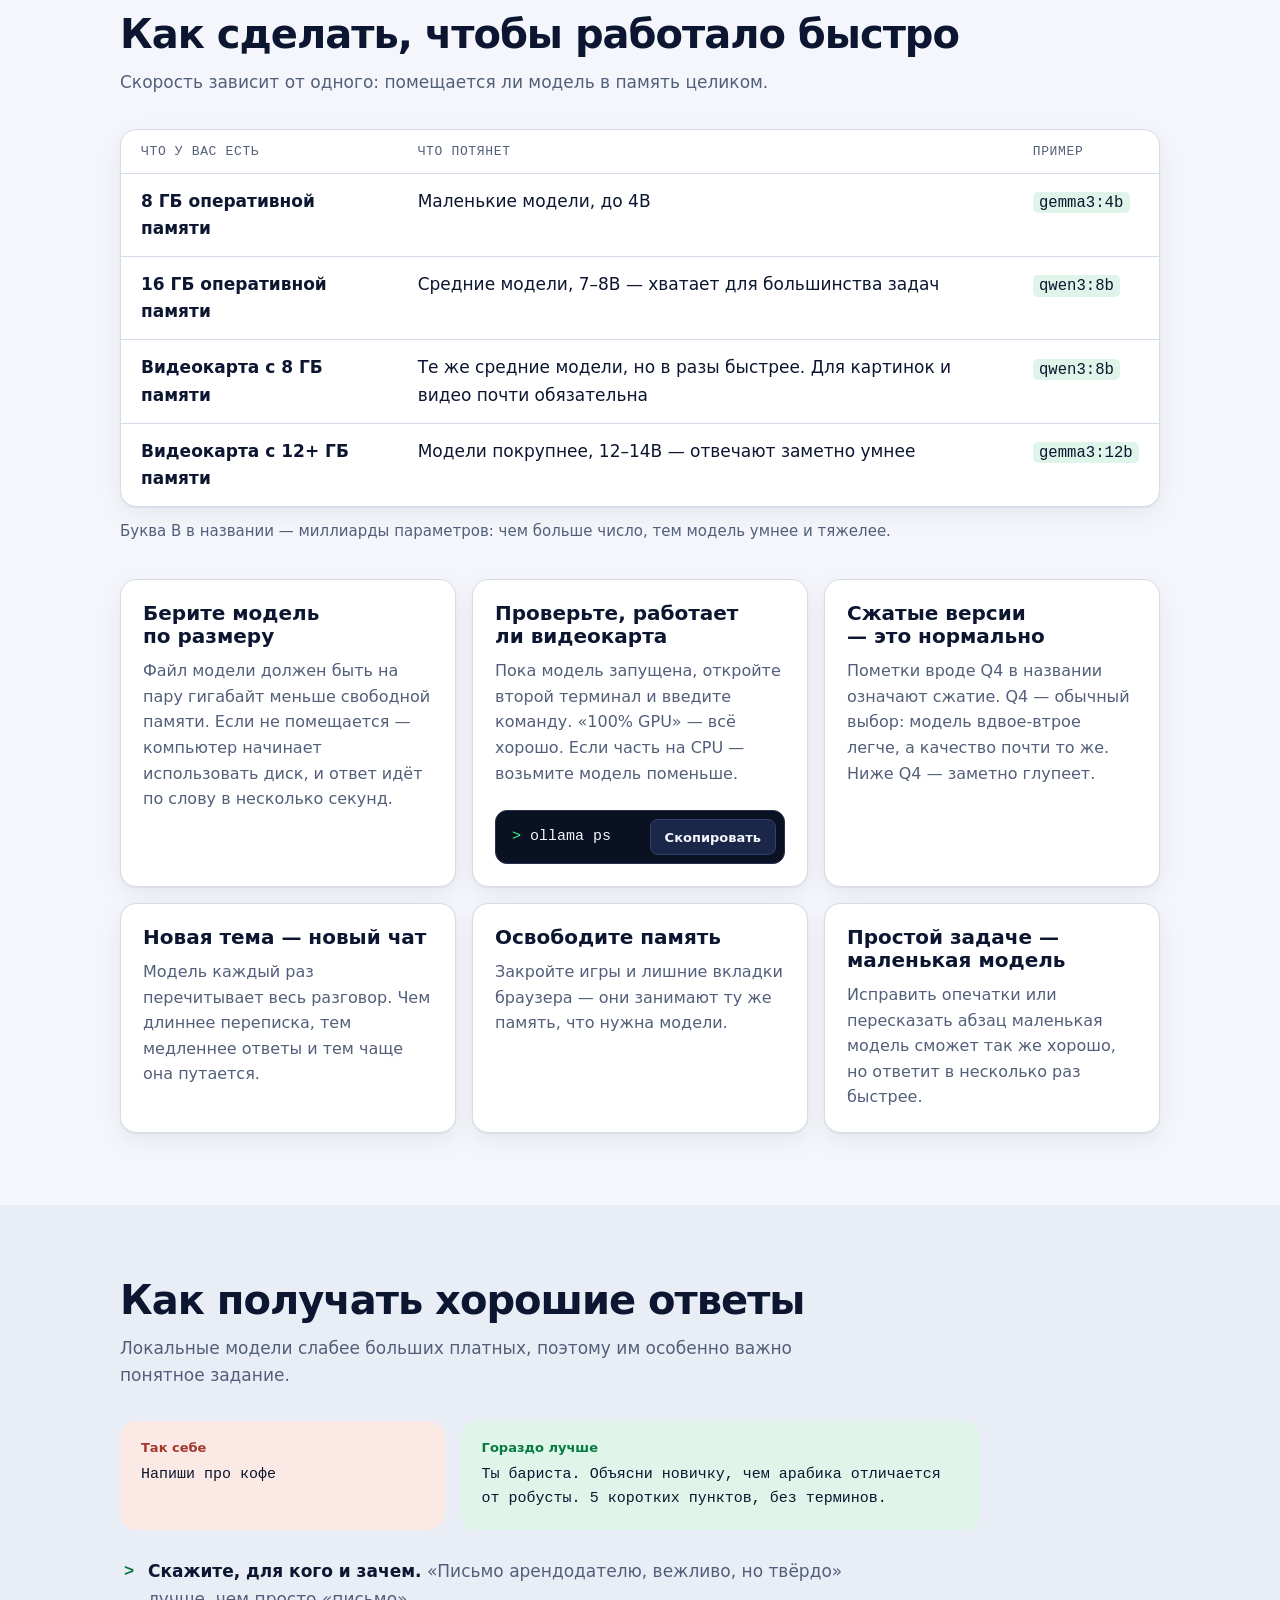
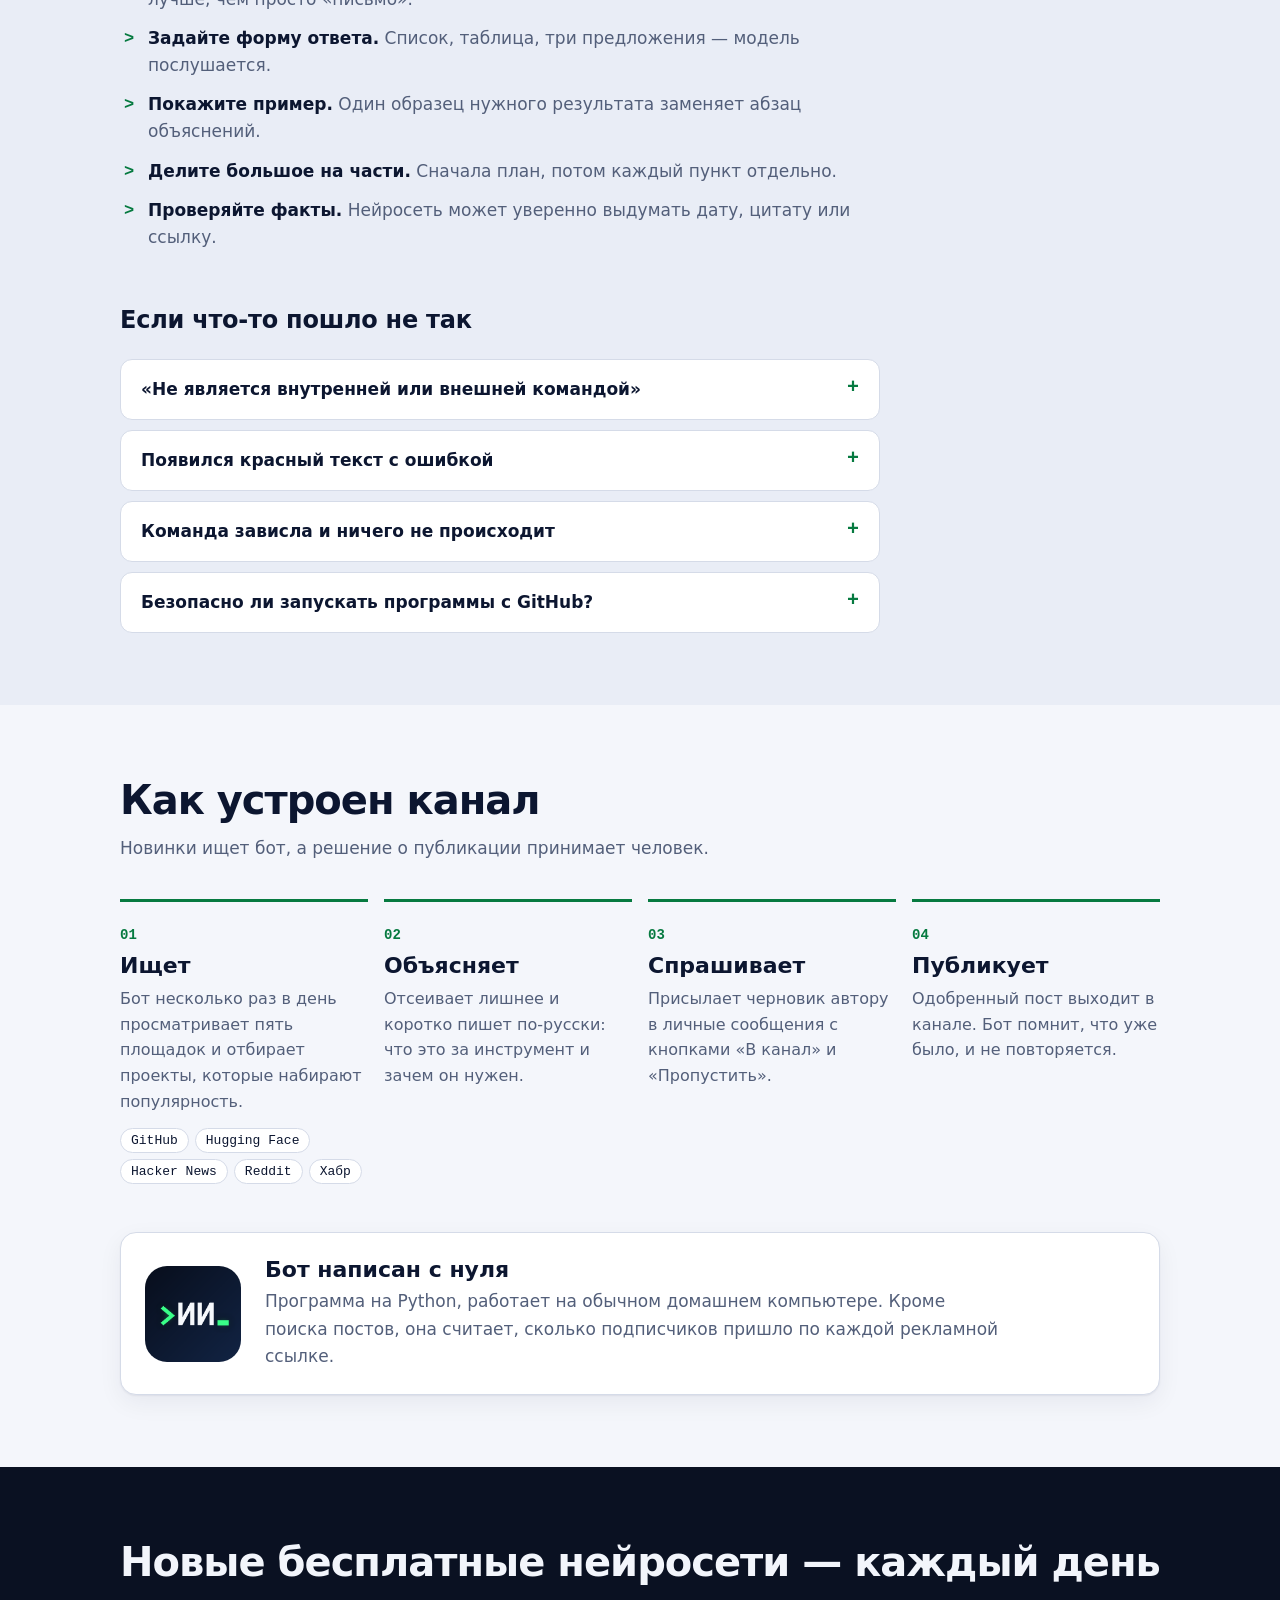
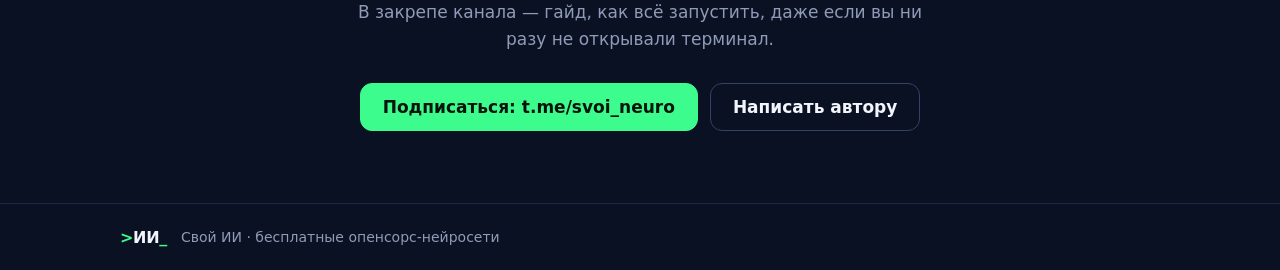
==== commit dd5bc586: "Раздел «О проекте», место под бота-навигатора, уточнение про видеокарты Co-Authored-By: Claude Fable" ====
--- a/index.html
+++ b/index.html
@@ -7,7 +7,10 @@
 <meta name="description" content="Канал «Свой ИИ»: бесплатные опенсорс-нейросети, которые работают на вашем компьютере. Как запустить, как ускорить и как ими пользоваться.">
 <meta property="og:title" content="Свой ИИ — нейросети без подписки">
 <meta property="og:description" content="Бесплатно · на вашем компьютере · без VPN">
-<meta property="og:image" content="img/banner.png">
+<meta property="og:image" content="https://canniba.github.io/svoi-ii/img/banner.png">
+<meta property="og:url" content="https://canniba.github.io/svoi-ii/">
+<meta property="og:type" content="website">
+<meta name="twitter:card" content="summary_large_image">
 <link rel="icon" href="img/avatar.png">
 <script>
   // Тема ставится до отрисовки страницы, чтобы не мигало
@@ -27,11 +30,11 @@
       <span class="logo-name">Свой ИИ</span>
     </a>
     <nav class="nav" aria-label="Разделы">
+      <a href="#about">О проекте</a>
       <a href="#start">Запуск</a>
       <a href="#speed">Ускорение</a>
       <a href="#use">Советы</a>
       <a href="#bot">Бот</a>
-      <a href="#contact">Контакты</a>
     </nav>
     <button class="theme" id="theme" type="button" aria-label="Переключить светлую и тёмную тему" title="Светлая / тёмная тема">
       <svg class="i-moon" viewBox="0 0 24 24" width="20" height="20" aria-hidden="true"><path d="M20 14.5A8 8 0 0 1 9.5 4a8 8 0 1 0 10.5 10.5z" fill="none" stroke="currentColor" stroke-width="2" stroke-linejoin="round"/></svg>
@@ -64,6 +67,31 @@
 <span class="out">Это программа, которая учится на примерах:
 ей показывают много текстов, и она запоминает,
 какие слова обычно идут друг за другом.</span><span class="cur">_</span></pre>
+      </div>
+    </div>
+  </section>
+
+  <!-- ===== О проекте ===== -->
+  <section class="sec alt" id="about">
+    <div class="wrap">
+      <h2>О проекте</h2>
+      <p class="sub">«Свой ИИ» — о том, как упростить работу с нейросетями и поручить им рутину.</p>
+      <div class="flow flow-3">
+        <div class="flow-step">
+          <h3>Проще</h3>
+          <p>Объясняем без терминов: что скачать, куда нажать и какую команду ввести.</p>
+        </div>
+        <div class="flow-step">
+          <h3>Автоматически</h3>
+          <p>Показываем, как нейросеть пересказывает документы, расшифровывает созвоны и готовит черновики без вашего участия.</p>
+        </div>
+        <div class="flow-step">
+          <h3>Бесплатно</h3>
+          <p>Только открытые программы, которые работают на вашем компьютере — без подписок и VPN.</p>
+        </div>
+      </div>
+      <div class="actions">
+        <a class="btn btn-main" id="guide-bot" href="#" target="_blank" rel="noopener" hidden>Бот-навигатор в Telegram</a>
       </div>
     </div>
   </section>
@@ -169,7 +197,8 @@
           <tbody>
             <tr><td>8 ГБ оперативной памяти</td><td>Маленькие модели, до 4B</td><td><code>gemma3:4b</code></td></tr>
             <tr><td>16 ГБ оперативной памяти</td><td>Средние модели, 7–8B — хватает для большинства задач</td><td><code>qwen3:8b</code></td></tr>
-            <tr><td>Видеокарта с 8+ ГБ памяти</td><td>То же самое, но в разы быстрее. Для картинок и видео почти обязательна</td><td><code>gemma3:12b</code></td></tr>
+            <tr><td>Видеокарта с 8 ГБ памяти</td><td>Те же средние модели, но в разы быстрее. Для картинок и видео почти обязательна</td><td><code>qwen3:8b</code></td></tr>
+            <tr><td>Видеокарта с 12+ ГБ памяти</td><td>Модели покрупнее, 12–14B — отвечают заметно умнее</td><td><code>gemma3:12b</code></td></tr>
           </tbody>
         </table>
       </div>
--- a/style.css
+++ b/style.css
@@ -269,6 +269,7 @@
 
 /* как работает бот */
 .flow { display: grid; grid-template-columns: repeat(4, 1fr); gap: 16px; margin-top: 36px; }
+.flow-3 { grid-template-columns: repeat(3, 1fr); }
 .flow-step { border-top: 3px solid var(--accent); padding-top: 18px; min-width: 0; }
 .flow-n { font: 700 14px var(--mono); color: var(--accent); }
 .flow-step h3 { font-size: 22px; margin: 6px 0 8px; }
@@ -302,6 +303,7 @@
 @media (max-width: 960px) {
   .hero-in { grid-template-columns: 1fr; gap: 36px; }
   .swap, .flow { grid-template-columns: repeat(2, 1fr); }
+  .flow-3 { grid-template-columns: repeat(3, 1fr); }
   .tips { grid-template-columns: repeat(2, 1fr); }
   .ways { grid-template-columns: 1fr; }
 }
